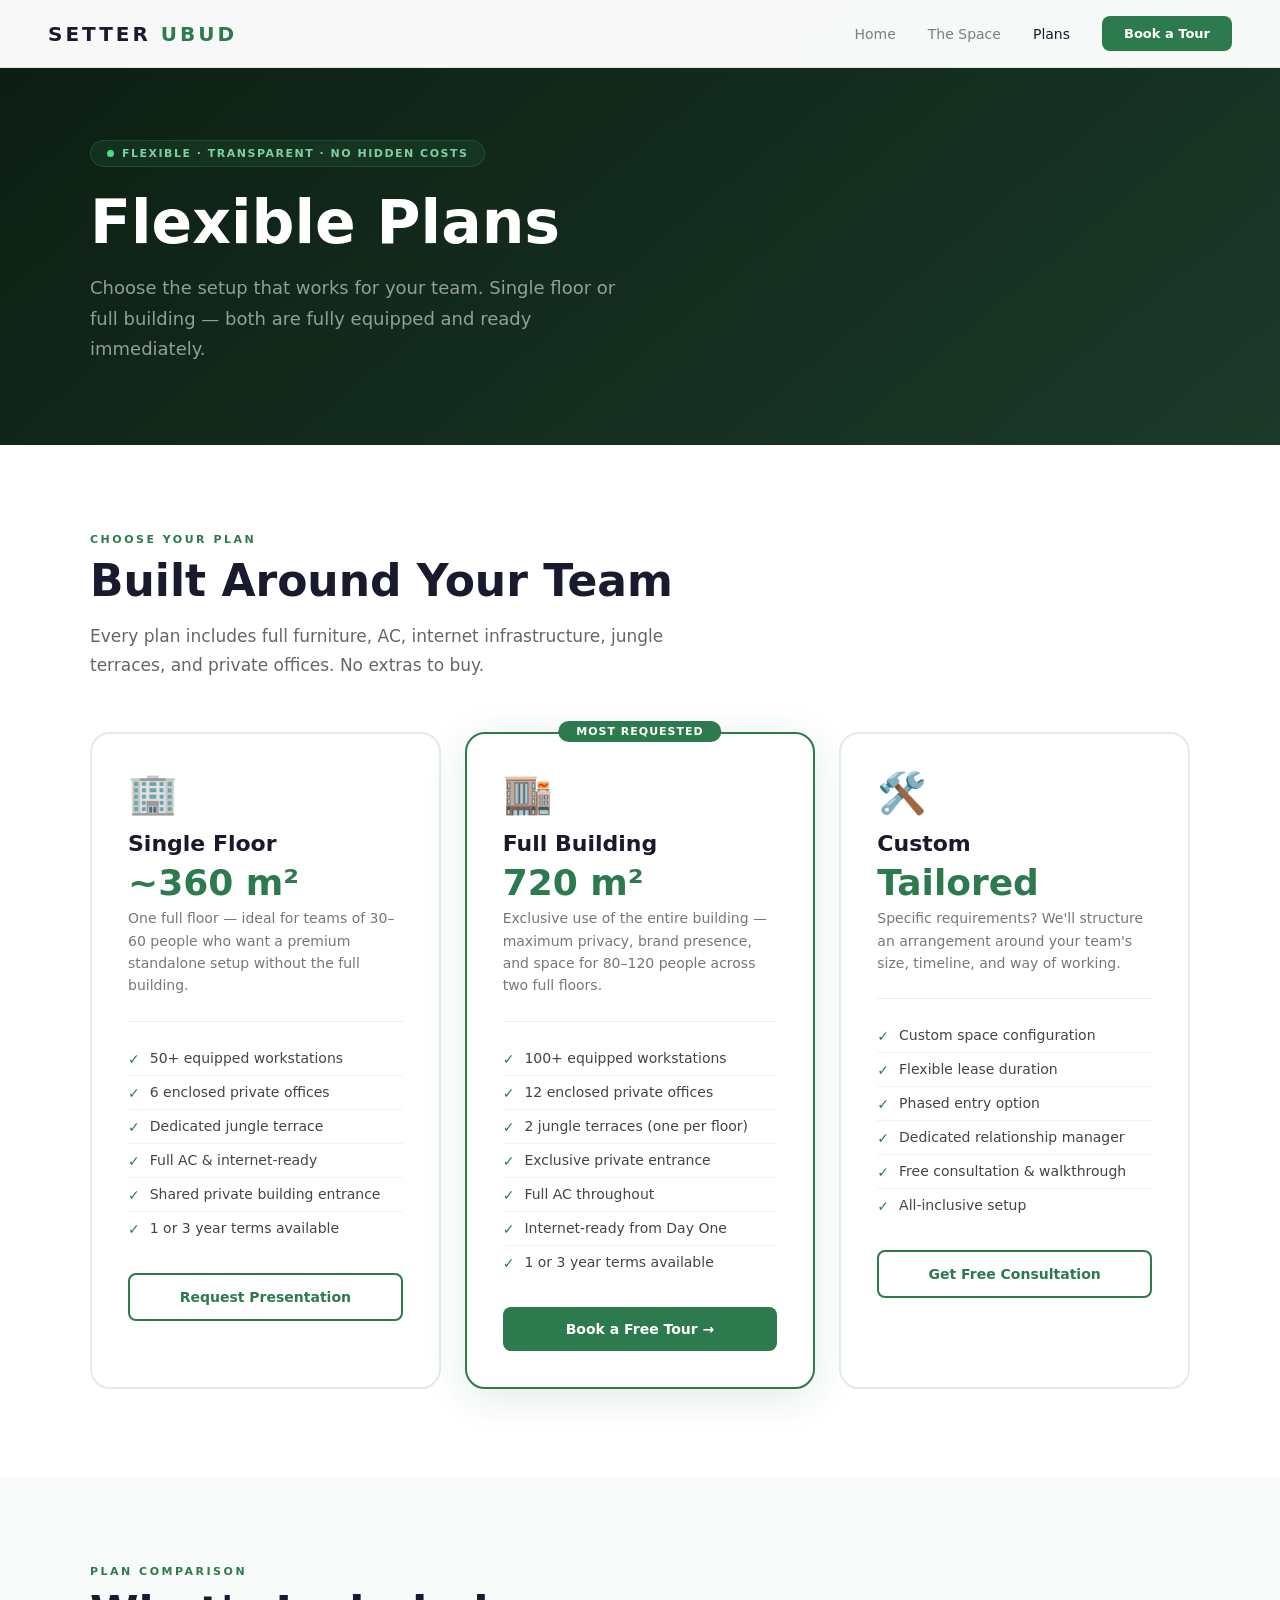
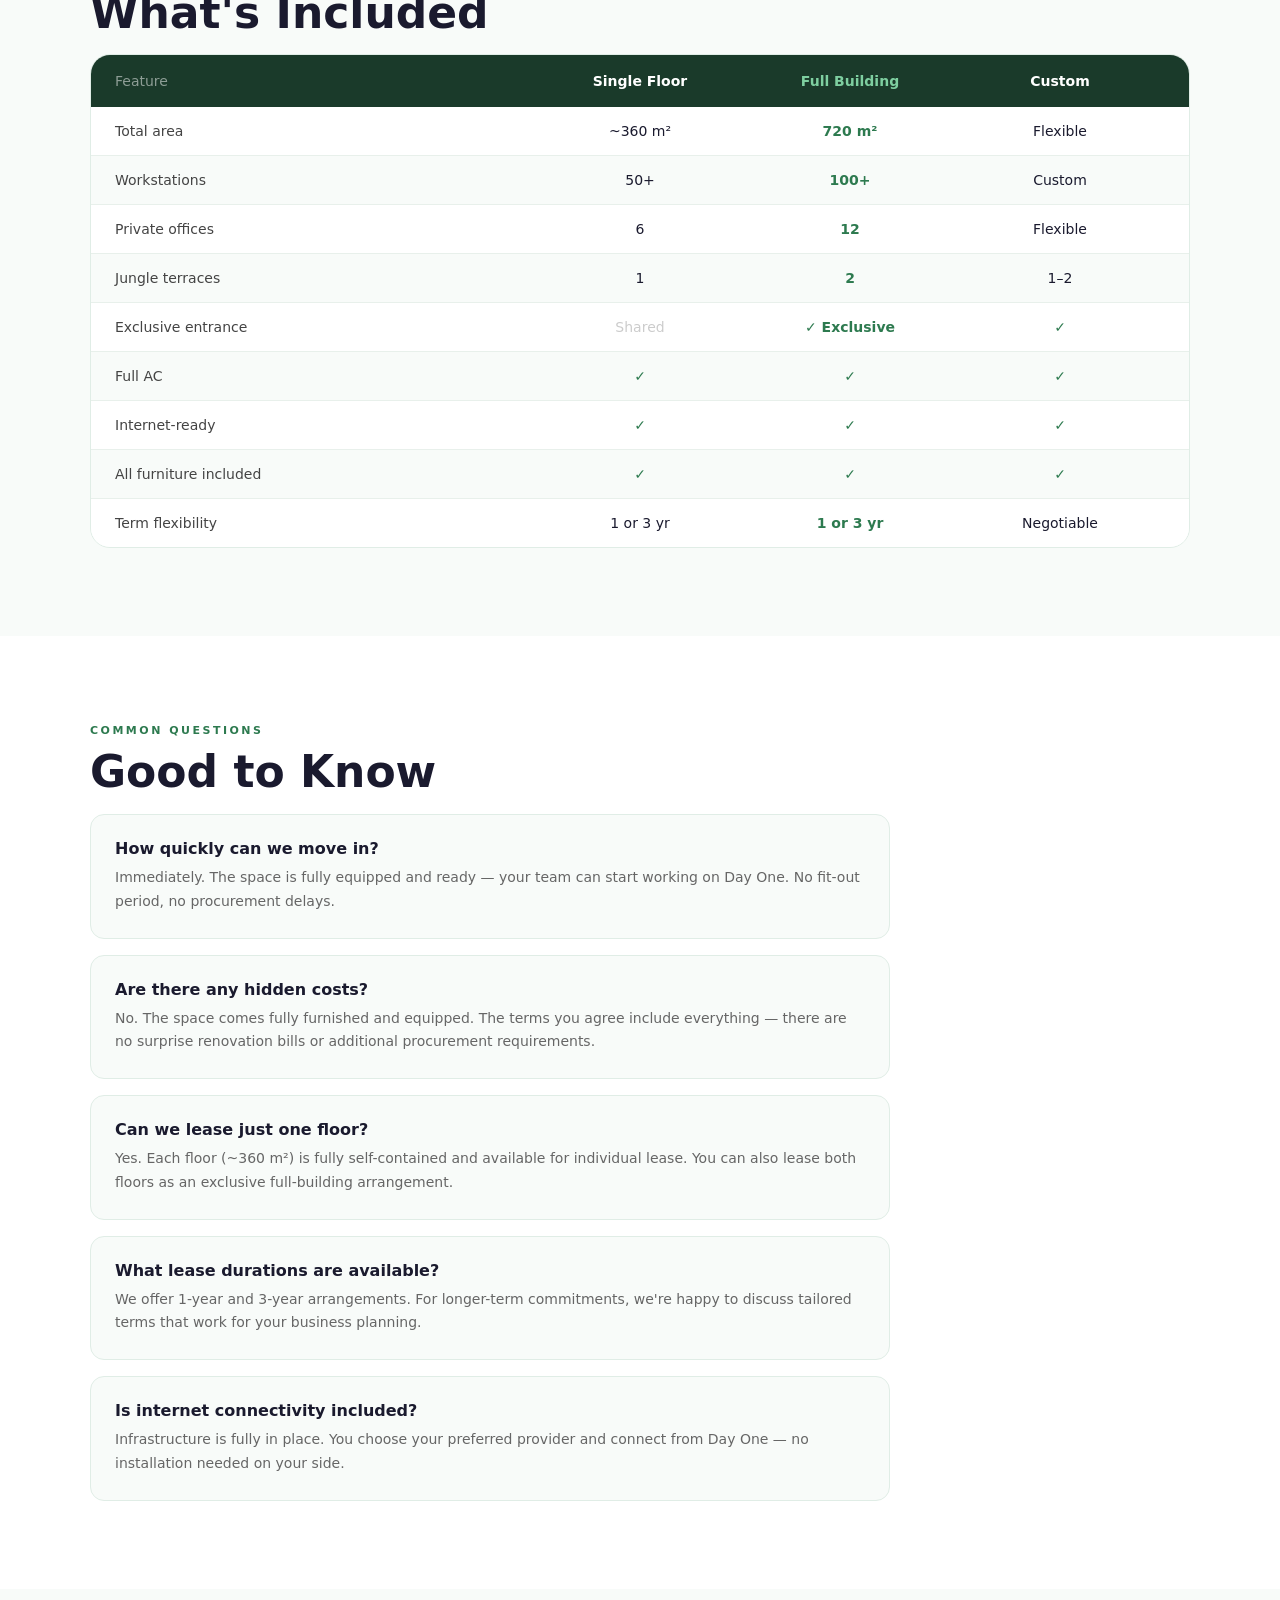
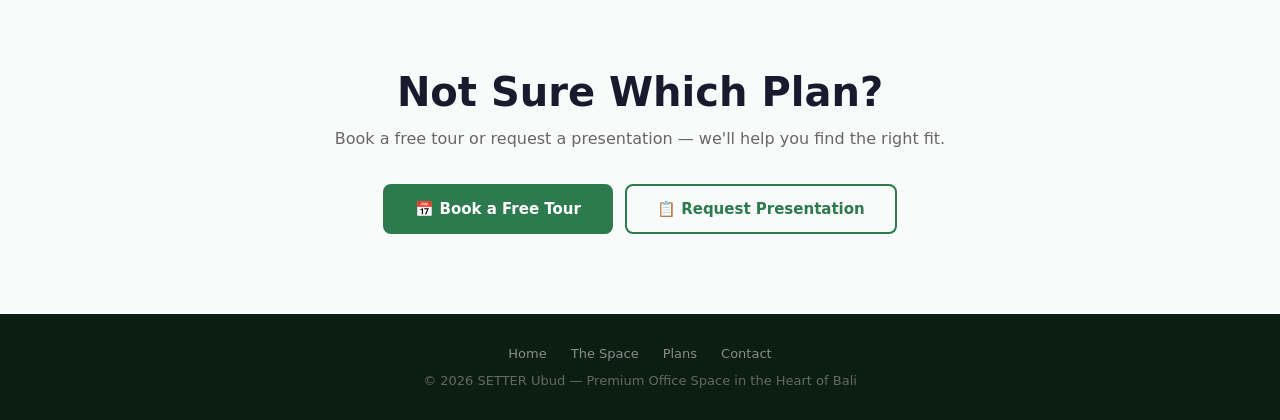
==== plans.html @ 72e14a51 "4-page site: home, space, plans, contact" ====
<!DOCTYPE html>
<html lang="en">
<head>
<meta charset="UTF-8">
<meta name="viewport" content="width=device-width, initial-scale=1.0">
<title>Flexible Plans — SETTER Ubud</title>
<meta name="description" content="Flexible office plans in Ubud: single floor or full building. 1 or 3 year terms. Request a free presentation.">
<link rel="stylesheet" href="style.css">
<style>
.page-hero { background: linear-gradient(140deg, #0c1d12, #1a3a2a); padding: 140px 48px 80px; }
.page-hero-inner { max-width: 1100px; margin: 0 auto; }
.page-hero h1 { font-size: clamp(34px, 5vw, 60px); font-weight: 900; color: #fff; margin-bottom: 16px; }
.page-hero p { color: rgba(255,255,255,0.55); font-size: 18px; max-width: 540px; line-height: 1.7; }

.plans-grid { display: grid; grid-template-columns: repeat(auto-fit, minmax(280px, 1fr)); gap: 24px; }
.plan-card { background: #fff; border: 2px solid #e0ede6; border-radius: 20px; padding: 36px; position: relative; transition: all 0.2s; }
.plan-card:hover { transform: translateY(-4px); box-shadow: 0 12px 40px rgba(45,122,79,0.12); }
.plan-card.featured { border-color: #2d7a4f; box-shadow: 0 8px 40px rgba(45,122,79,0.14); }
.plan-badge { position: absolute; top: -13px; left: 50%; transform: translateX(-50%); background: #2d7a4f; color: #fff; padding: 4px 18px; border-radius: 50px; font-size: 11px; font-weight: 700; letter-spacing: 1px; white-space: nowrap; text-transform: uppercase; }
.plan-icon { font-size: 40px; margin-bottom: 14px; }
.plan-card h3 { font-size: 22px; font-weight: 900; color: #1a1a2e; margin-bottom: 6px; }
.plan-size { font-size: 36px; font-weight: 900; color: #2d7a4f; margin-bottom: 4px; }
.plan-desc { color: #777; font-size: 14px; margin-bottom: 24px; line-height: 1.6; }
.plan-divider { height: 1px; background: #e8f0eb; margin-bottom: 20px; }
.plan-feats { list-style: none; margin-bottom: 28px; }
.plan-feats li { display: flex; align-items: flex-start; gap: 10px; padding: 8px 0; border-bottom: 1px solid #f3f3f3; font-size: 14px; color: #444; }
.plan-feats li:last-child { border-bottom: none; }
.plan-feats li::before { content: '✓'; color: #2d7a4f; font-weight: 700; flex-shrink: 0; margin-top: 1px; }
.btn-plan { display: block; text-align: center; padding: 14px; border-radius: 8px; font-weight: 700; font-size: 14px; text-decoration: none; transition: all 0.2s; }
.btn-plan.solid { background: #2d7a4f; color: #fff; }
.btn-plan.solid:hover { background: #235f3d; }
.btn-plan.border { border: 2px solid #2d7a4f; color: #2d7a4f; }
.btn-plan.border:hover { background: #2d7a4f; color: #fff; }

.compare { background: #f8fbf9; border-radius: 20px; overflow: hidden; border: 1px solid #e0ede6; }
.compare-head { display: grid; grid-template-columns: 2fr 1fr 1fr 1fr; background: #1a3a2a; color: #fff; padding: 18px 24px; font-weight: 700; font-size: 14px; }
.compare-head div:first-child { color: rgba(255,255,255,0.5); font-weight: 400; }
.compare-row { display: grid; grid-template-columns: 2fr 1fr 1fr 1fr; padding: 16px 24px; border-bottom: 1px solid #e8f0eb; align-items: center; }
.compare-row:last-child { border-bottom: none; }
.compare-row:nth-child(even) { background: #fff; }
.compare-row div { font-size: 14px; }
.compare-row div:first-child { color: #444; font-weight: 500; }
.compare-row div:not(:first-child) { text-align: center; }
.check { color: #2d7a4f; font-weight: 700; font-size: 16px; }
.dash { color: #ccc; }
.highlight-col { color: #2d7a4f; font-weight: 700; }

.faq-list { display: flex; flex-direction: column; gap: 16px; max-width: 800px; }
.faq-item { background: #f8fbf9; border: 1px solid #e0ede6; border-radius: 14px; padding: 24px; }
.faq-item h4 { font-size: 16px; font-weight: 700; color: #1a1a2e; margin-bottom: 8px; }
.faq-item p { color: #666; font-size: 14px; line-height: 1.7; }

@media(max-width:768px){
  .page-hero { padding: 100px 20px 60px; }
  .compare-head, .compare-row { grid-template-columns: 1.5fr 1fr 1fr; }
  .compare-head div:nth-child(4), .compare-row div:nth-child(4) { display: none; }
}
</style>
</head>
<body>

<nav>
  <a href="index.html" class="logo">SETTER <span>UBUD</span></a>
  <div class="hamburger" onclick="this.nextElementSibling.classList.toggle('open')">
    <span></span><span></span><span></span>
  </div>
  <div class="nav-links">
    <a href="index.html">Home</a>
    <a href="space.html">The Space</a>
    <a href="plans.html" class="active">Plans</a>
    <a href="contact.html" class="btn-nav">Book a Tour</a>
  </div>
</nav>

<div class="page-hero">
  <div class="page-hero-inner">
    <div class="hero-badge" style="margin-bottom:20px"><div class="dot"></div> Flexible · Transparent · No Hidden Costs</div>
    <h1>Flexible Plans</h1>
    <p>Choose the setup that works for your team. Single floor or full building — both are fully equipped and ready immediately.</p>
  </div>
</div>

<section class="section">
  <div class="container">
    <div class="section-tag">Choose Your Plan</div>
    <div class="section-title">Built Around Your Team</div>
    <p class="section-sub">Every plan includes full furniture, AC, internet infrastructure, jungle terraces, and private offices. No extras to buy.</p>
    <div class="plans-grid">
      <div class="plan-card">
        <div class="plan-icon">🏢</div>
        <h3>Single Floor</h3>
        <div class="plan-size">~360 m²</div>
        <p class="plan-desc">One full floor — ideal for teams of 30–60 people who want a premium standalone setup without the full building.</p>
        <div class="plan-divider"></div>
        <ul class="plan-feats">
          <li>50+ equipped workstations</li>
          <li>6 enclosed private offices</li>
          <li>Dedicated jungle terrace</li>
          <li>Full AC & internet-ready</li>
          <li>Shared private building entrance</li>
          <li>1 or 3 year terms available</li>
        </ul>
        <a href="contact.html" class="btn-plan border">Request Presentation</a>
      </div>
      <div class="plan-card featured">
        <div class="plan-badge">Most Requested</div>
        <div class="plan-icon">🏬</div>
        <h3>Full Building</h3>
        <div class="plan-size">720 m²</div>
        <p class="plan-desc">Exclusive use of the entire building — maximum privacy, brand presence, and space for 80–120 people across two full floors.</p>
        <div class="plan-divider"></div>
        <ul class="plan-feats">
          <li>100+ equipped workstations</li>
          <li>12 enclosed private offices</li>
          <li>2 jungle terraces (one per floor)</li>
          <li>Exclusive private entrance</li>
          <li>Full AC throughout</li>
          <li>Internet-ready from Day One</li>
          <li>1 or 3 year terms available</li>
        </ul>
        <a href="contact.html" class="btn-plan solid">Book a Free Tour →</a>
      </div>
      <div class="plan-card">
        <div class="plan-icon">🛠️</div>
        <h3>Custom</h3>
        <div class="plan-size">Tailored</div>
        <p class="plan-desc">Specific requirements? We'll structure an arrangement around your team's size, timeline, and way of working.</p>
        <div class="plan-divider"></div>
        <ul class="plan-feats">
          <li>Custom space configuration</li>
          <li>Flexible lease duration</li>
          <li>Phased entry option</li>
          <li>Dedicated relationship manager</li>
          <li>Free consultation & walkthrough</li>
          <li>All-inclusive setup</li>
        </ul>
        <a href="contact.html" class="btn-plan border">Get Free Consultation</a>
      </div>
    </div>
  </div>
</section>

<section class="section" style="background:#f8fbf9">
  <div class="container">
    <div class="section-tag">Plan Comparison</div>
    <div class="section-title">What's Included</div>
    <div class="compare">
      <div class="compare-head">
        <div>Feature</div>
        <div style="text-align:center">Single Floor</div>
        <div style="text-align:center;color:#7ecfa0">Full Building</div>
        <div style="text-align:center">Custom</div>
      </div>
      <div class="compare-row"><div>Total area</div><div style="text-align:center">~360 m²</div><div class="highlight-col" style="text-align:center">720 m²</div><div style="text-align:center">Flexible</div></div>
      <div class="compare-row"><div>Workstations</div><div style="text-align:center">50+</div><div class="highlight-col" style="text-align:center">100+</div><div style="text-align:center">Custom</div></div>
      <div class="compare-row"><div>Private offices</div><div style="text-align:center">6</div><div class="highlight-col" style="text-align:center">12</div><div style="text-align:center">Flexible</div></div>
      <div class="compare-row"><div>Jungle terraces</div><div style="text-align:center">1</div><div class="highlight-col" style="text-align:center">2</div><div style="text-align:center">1–2</div></div>
      <div class="compare-row"><div>Exclusive entrance</div><div class="dash" style="text-align:center">Shared</div><div class="check" style="text-align:center">✓ Exclusive</div><div class="check" style="text-align:center">✓</div></div>
      <div class="compare-row"><div>Full AC</div><div class="check" style="text-align:center">✓</div><div class="check highlight-col" style="text-align:center">✓</div><div class="check" style="text-align:center">✓</div></div>
      <div class="compare-row"><div>Internet-ready</div><div class="check" style="text-align:center">✓</div><div class="check highlight-col" style="text-align:center">✓</div><div class="check" style="text-align:center">✓</div></div>
      <div class="compare-row"><div>All furniture included</div><div class="check" style="text-align:center">✓</div><div class="check highlight-col" style="text-align:center">✓</div><div class="check" style="text-align:center">✓</div></div>
      <div class="compare-row"><div>Term flexibility</div><div style="text-align:center">1 or 3 yr</div><div class="highlight-col" style="text-align:center">1 or 3 yr</div><div style="text-align:center">Negotiable</div></div>
    </div>
  </div>
</section>

<section class="section">
  <div class="container">
    <div class="section-tag">Common Questions</div>
    <div class="section-title">Good to Know</div>
    <div class="faq-list">
      <div class="faq-item"><h4>How quickly can we move in?</h4><p>Immediately. The space is fully equipped and ready — your team can start working on Day One. No fit-out period, no procurement delays.</p></div>
      <div class="faq-item"><h4>Are there any hidden costs?</h4><p>No. The space comes fully furnished and equipped. The terms you agree include everything — there are no surprise renovation bills or additional procurement requirements.</p></div>
      <div class="faq-item"><h4>Can we lease just one floor?</h4><p>Yes. Each floor (~360 m²) is fully self-contained and available for individual lease. You can also lease both floors as an exclusive full-building arrangement.</p></div>
      <div class="faq-item"><h4>What lease durations are available?</h4><p>We offer 1-year and 3-year arrangements. For longer-term commitments, we're happy to discuss tailored terms that work for your business planning.</p></div>
      <div class="faq-item"><h4>Is internet connectivity included?</h4><p>Infrastructure is fully in place. You choose your preferred provider and connect from Day One — no installation needed on your side.</p></div>
    </div>
  </div>
</section>

<div style="background:#f8fbf9;padding:80px 48px;text-align:center">
  <div class="container">
    <h2 style="font-size:clamp(26px,4vw,40px);font-weight:900;margin-bottom:14px">Not Sure Which Plan?</h2>
    <p style="color:#666;font-size:16px;margin-bottom:36px">Book a free tour or request a presentation — we'll help you find the right fit.</p>
    <div style="display:flex;gap:12px;justify-content:center;flex-wrap:wrap">
      <a href="contact.html" class="btn-green">📅 Book a Free Tour</a>
      <a href="contact.html" class="btn-outline-dark">📋 Request Presentation</a>
    </div>
  </div>
</div>

<footer>
  <div class="footer-links">
    <a href="index.html">Home</a><a href="space.html">The Space</a><a href="plans.html">Plans</a><a href="contact.html">Contact</a>
  </div>
  © 2026 SETTER Ubud — Premium Office Space in the Heart of Bali
</footer>
</body>
</html>
---- style.css ----
* { margin: 0; padding: 0; box-sizing: border-box; }
html { scroll-behavior: smooth; }
body { font-family: 'Segoe UI', system-ui, -apple-system, sans-serif; background: #fff; color: #1a1a2e; overflow-x: hidden; }

/* NAV */
nav { display: flex; justify-content: space-between; align-items: center; padding: 16px 48px; position: fixed; width: 100%; z-index: 100; background: rgba(255,255,255,0.97); backdrop-filter: blur(12px); border-bottom: 1px solid rgba(0,0,0,0.07); }
.logo { font-size: 20px; font-weight: 900; color: #1a1a2e; letter-spacing: 3px; text-decoration: none; }
.logo span { color: #2d7a4f; }
.nav-links { display: flex; gap: 32px; align-items: center; }
.nav-links a { color: rgba(26,26,46,0.55); text-decoration: none; font-size: 14px; font-weight: 500; transition: color 0.2s; }
.nav-links a:hover, .nav-links a.active { color: #1a1a2e; }
.btn-nav { background: #2d7a4f !important; color: #fff !important; padding: 10px 22px; border-radius: 8px; font-weight: 700 !important; font-size: 13px !important; white-space: nowrap; }
.btn-nav:hover { background: #235f3d !important; }
.hamburger { display: none; flex-direction: column; gap: 5px; cursor: pointer; }
.hamburger span { width: 24px; height: 2px; background: #1a1a2e; border-radius: 2px; transition: all 0.3s; }

/* BUTTONS */
.btn-green { background: #2d7a4f; color: #fff; padding: 14px 30px; border-radius: 8px; font-size: 15px; font-weight: 700; text-decoration: none; display: inline-block; transition: all 0.2s; border: 2px solid #2d7a4f; }
.btn-green:hover { background: #235f3d; border-color: #235f3d; transform: translateY(-2px); box-shadow: 0 8px 24px rgba(45,122,79,0.35); }
.btn-outline-dark { border: 2px solid #2d7a4f; color: #2d7a4f; padding: 14px 30px; border-radius: 8px; font-size: 15px; font-weight: 700; text-decoration: none; display: inline-block; transition: all 0.2s; }
.btn-outline-dark:hover { background: #2d7a4f; color: #fff; }
.btn-outline-white { border: 2px solid rgba(255,255,255,0.35); color: #fff; padding: 14px 30px; border-radius: 8px; font-size: 15px; font-weight: 600; text-decoration: none; display: inline-block; transition: all 0.2s; }
.btn-outline-white:hover { border-color: rgba(255,255,255,0.8); background: rgba(255,255,255,0.07); }

/* SECTION */
.section { padding: 88px 48px; }
.container { max-width: 1100px; margin: 0 auto; }
.section-tag { color: #2d7a4f; font-size: 11px; font-weight: 700; letter-spacing: 2.5px; text-transform: uppercase; margin-bottom: 10px; }
.section-title { font-size: clamp(28px, 4vw, 44px); font-weight: 900; margin-bottom: 16px; color: #1a1a2e; line-height: 1.15; }
.section-sub { color: #666; font-size: 17px; line-height: 1.7; max-width: 600px; margin-bottom: 52px; }

/* HERO (shared) */
.hero { min-height: 100vh; display: flex; align-items: center; background: linear-gradient(140deg, #0c1d12 0%, #1a3a2a 60%, #0c1d12 100%); position: relative; overflow: hidden; padding: 110px 48px 72px; }
.hero-glow { position: absolute; width: 600px; height: 600px; border-radius: 50%; background: radial-gradient(circle, rgba(45,122,79,0.18) 0%, transparent 70%); top: -100px; right: -100px; }
.hero-glow2 { position: absolute; width: 400px; height: 400px; border-radius: 50%; background: radial-gradient(circle, rgba(45,122,79,0.1) 0%, transparent 70%); bottom: -80px; left: -80px; }
.hero-inner { max-width: 1100px; margin: 0 auto; position: relative; width: 100%; }
.hero-badge { display: inline-flex; align-items: center; gap: 8px; background: rgba(45,122,79,0.18); border: 1px solid rgba(45,122,79,0.35); color: #7ecfa0; padding: 6px 16px; border-radius: 50px; font-size: 11px; font-weight: 700; letter-spacing: 1.5px; text-transform: uppercase; margin-bottom: 22px; }
.dot { width: 7px; height: 7px; background: #4ade80; border-radius: 50%; animation: blink 2s infinite; }
@keyframes blink { 0%,100%{opacity:1} 50%{opacity:0.2} }
.hero h1 { font-size: clamp(36px, 5.5vw, 68px); font-weight: 900; line-height: 1.06; color: #fff; margin-bottom: 22px; }
.hero h1 em { font-style: normal; color: #7ecfa0; }
.hero-sub { font-size: clamp(16px, 2vw, 19px); color: rgba(255,255,255,0.58); line-height: 1.7; max-width: 560px; margin-bottom: 40px; }
.hero-btns { display: flex; gap: 12px; flex-wrap: wrap; }

/* DIVIDER */
.divider { height: 1px; background: linear-gradient(90deg, transparent, #e0ece5, transparent); margin: 0; }

/* FOOTER */
footer { background: #0c1d12; color: rgba(255,255,255,0.35); text-align: center; padding: 32px 24px; font-size: 13px; }
footer a { color: rgba(255,255,255,0.5); text-decoration: none; margin: 0 12px; }
footer a:hover { color: #fff; }
.footer-links { margin-bottom: 12px; }

/* MOBILE */
@media (max-width: 768px) {
  nav { padding: 14px 20px; }
  .hamburger { display: flex; }
  .nav-links { display: none; position: fixed; top: 60px; left: 0; right: 0; background: #fff; flex-direction: column; padding: 24px 20px; gap: 20px; border-bottom: 1px solid #eee; box-shadow: 0 8px 24px rgba(0,0,0,0.08); }
  .nav-links.open { display: flex; }
  .section { padding: 64px 20px; }
  .hero { padding: 90px 20px 60px; }
  .hero-btns { flex-direction: column; }
  .btn-green, .btn-outline-dark, .btn-outline-white { width: 100%; max-width: 340px; text-align: center; }
}
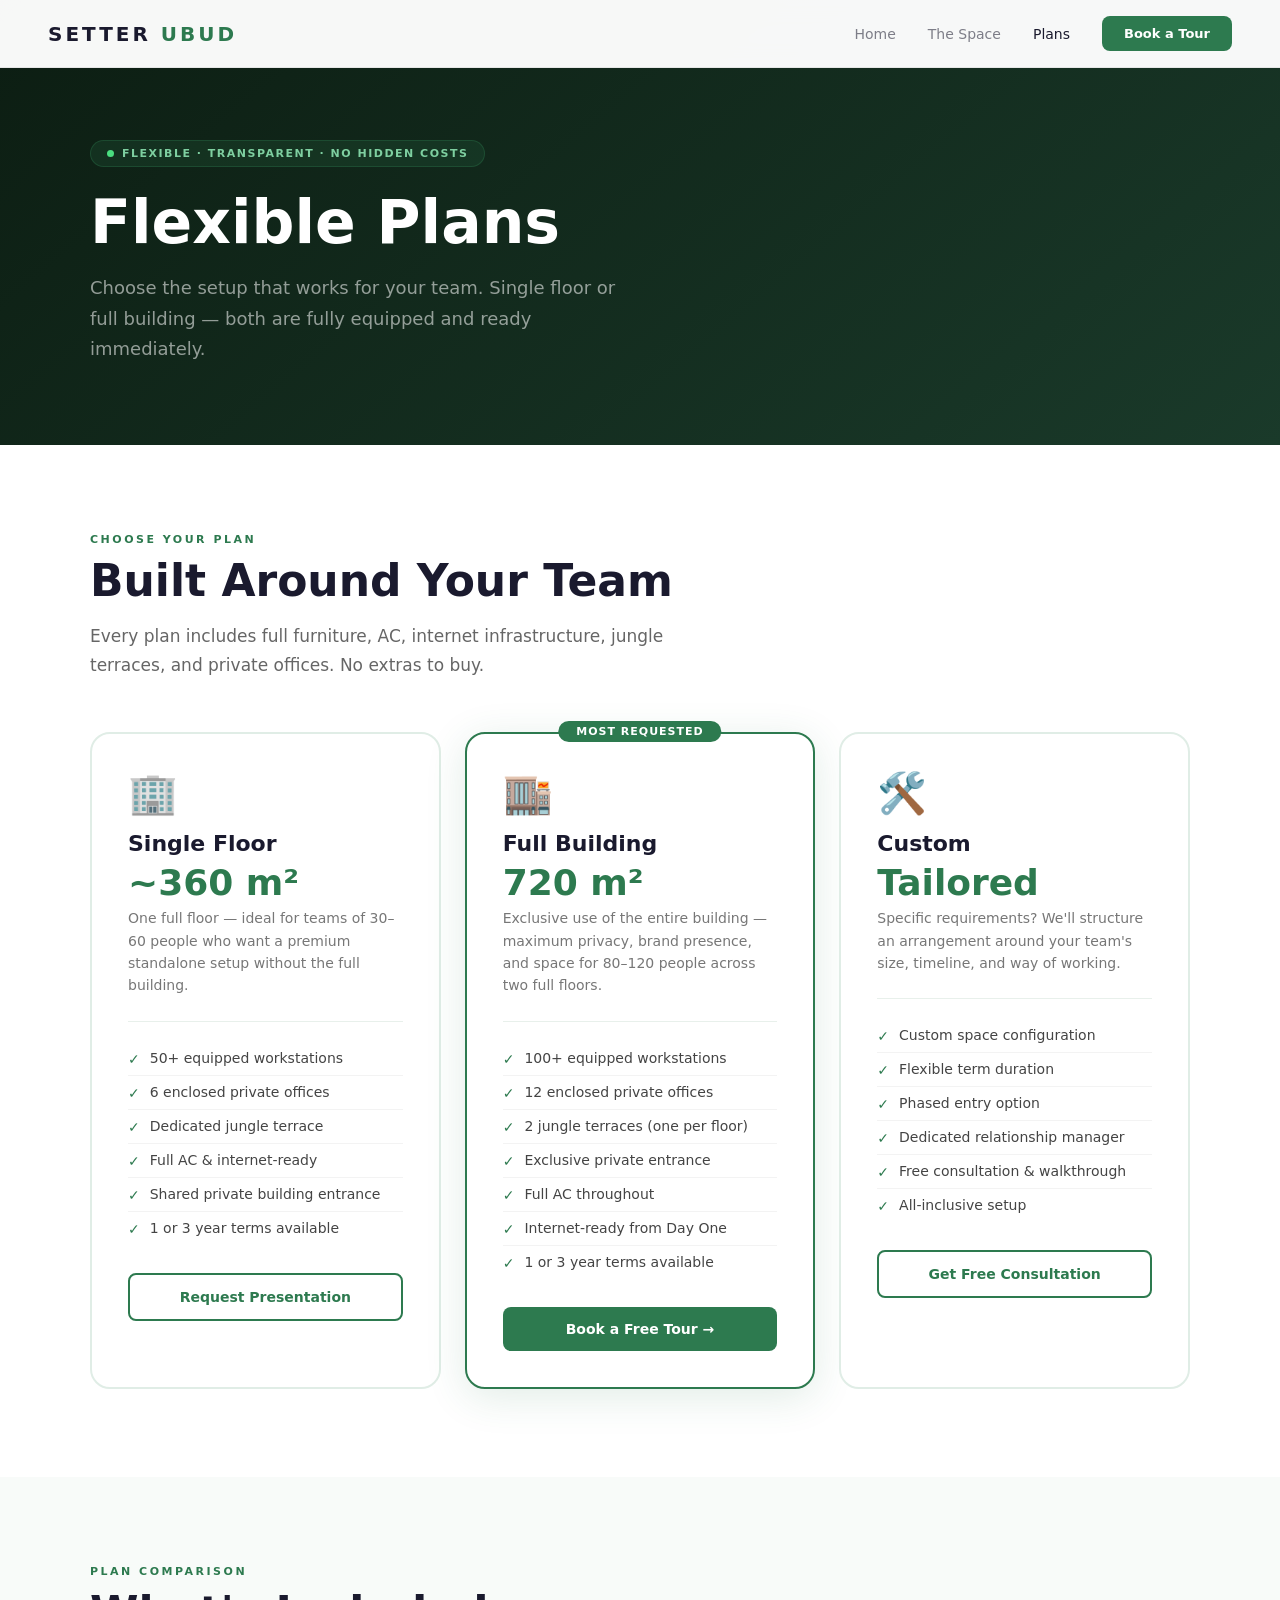
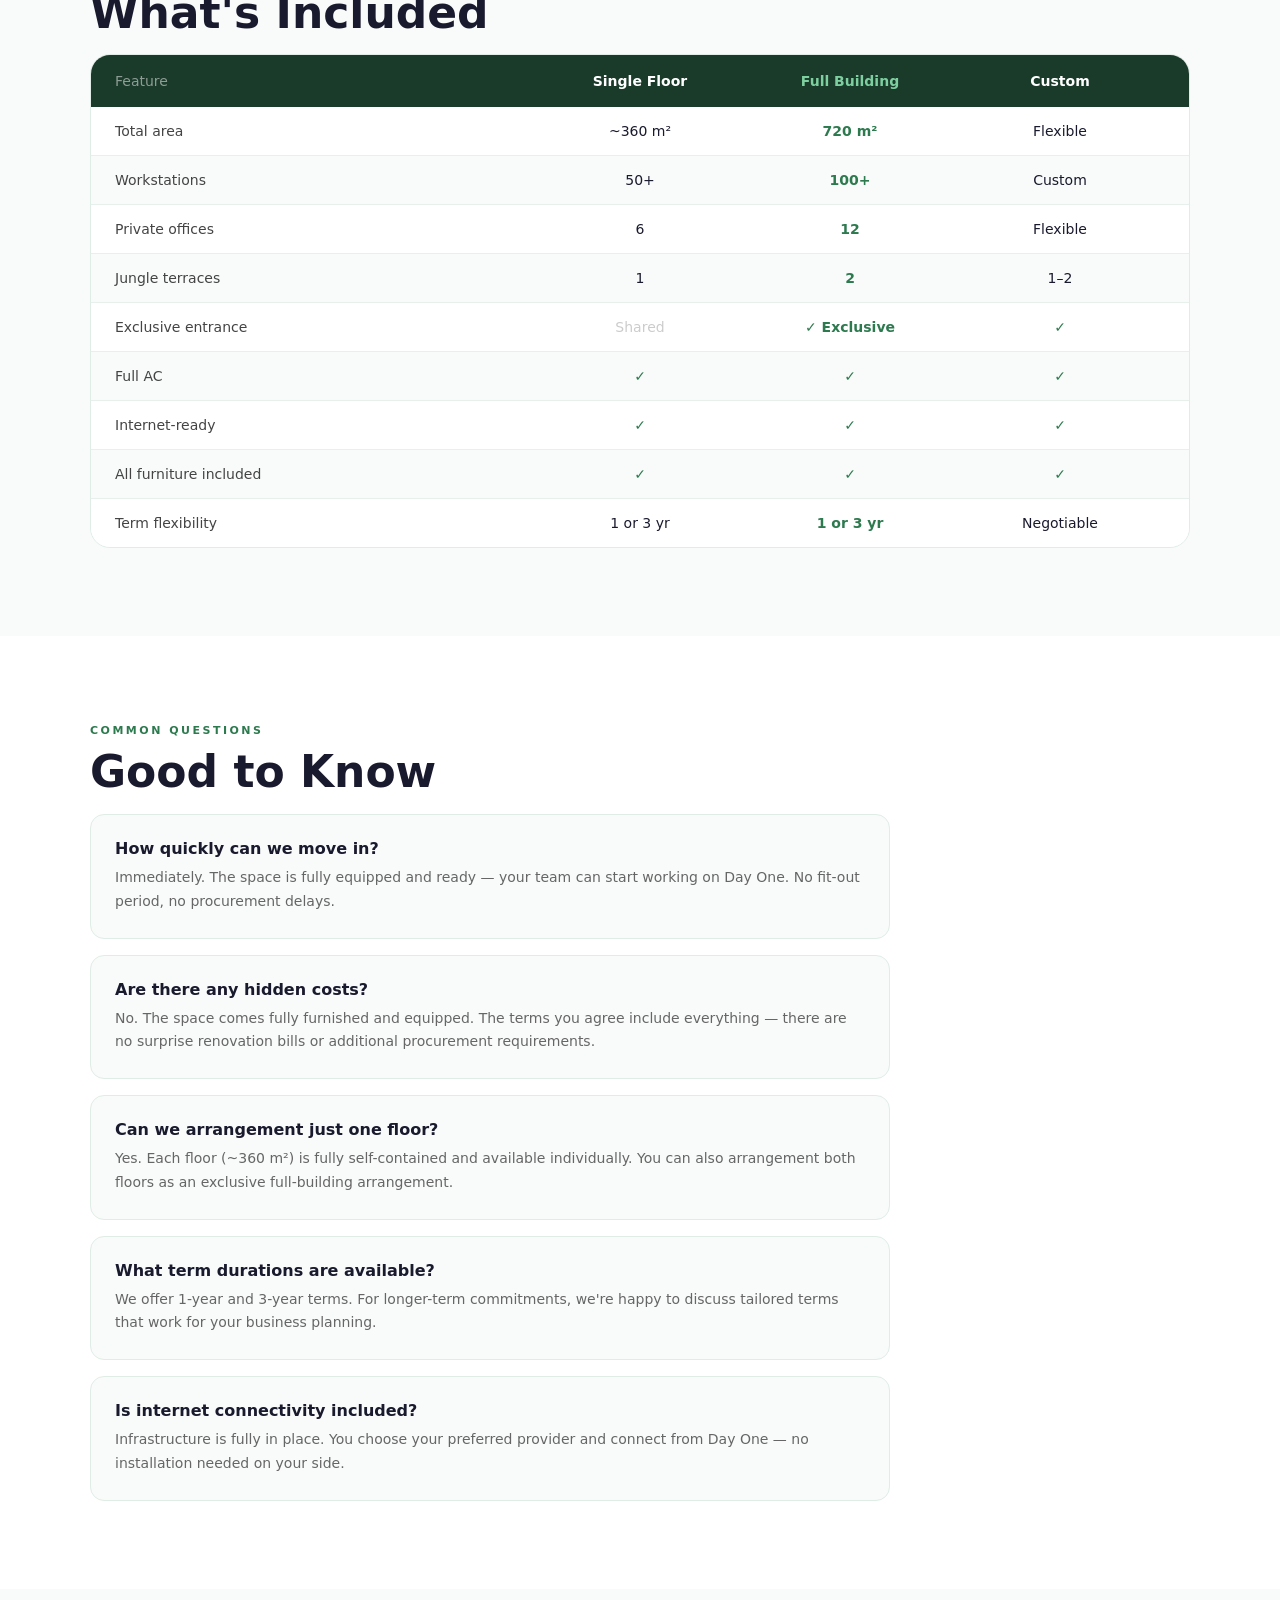
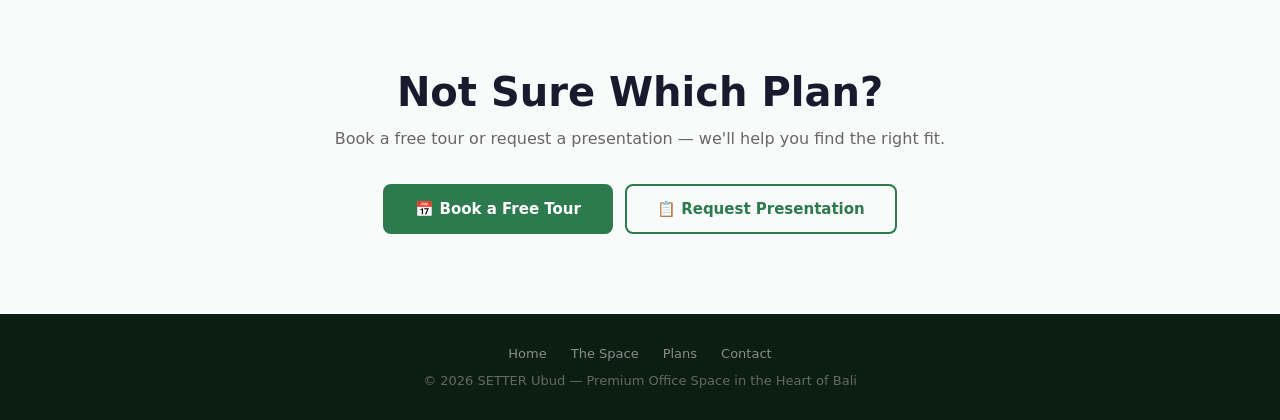
==== commit 281a2d81: "Remove word lease" ====
--- a/plans.html
+++ b/plans.html
@@ -128,7 +128,7 @@
         <div class="plan-divider"></div>
         <ul class="plan-feats">
           <li>Custom space configuration</li>
-          <li>Flexible lease duration</li>
+          <li>Flexible term duration</li>
           <li>Phased entry option</li>
           <li>Dedicated relationship manager</li>
           <li>Free consultation & walkthrough</li>
@@ -171,8 +171,8 @@
     <div class="faq-list">
       <div class="faq-item"><h4>How quickly can we move in?</h4><p>Immediately. The space is fully equipped and ready — your team can start working on Day One. No fit-out period, no procurement delays.</p></div>
       <div class="faq-item"><h4>Are there any hidden costs?</h4><p>No. The space comes fully furnished and equipped. The terms you agree include everything — there are no surprise renovation bills or additional procurement requirements.</p></div>
-      <div class="faq-item"><h4>Can we lease just one floor?</h4><p>Yes. Each floor (~360 m²) is fully self-contained and available for individual lease. You can also lease both floors as an exclusive full-building arrangement.</p></div>
-      <div class="faq-item"><h4>What lease durations are available?</h4><p>We offer 1-year and 3-year arrangements. For longer-term commitments, we're happy to discuss tailored terms that work for your business planning.</p></div>
+      <div class="faq-item"><h4>Can we arrangement just one floor?</h4><p>Yes. Each floor (~360 m²) is fully self-contained and available individually. You can also arrangement both floors as an exclusive full-building arrangement.</p></div>
+      <div class="faq-item"><h4>What term durations are available?</h4><p>We offer 1-year and 3-year terms. For longer-term commitments, we're happy to discuss tailored terms that work for your business planning.</p></div>
       <div class="faq-item"><h4>Is internet connectivity included?</h4><p>Infrastructure is fully in place. You choose your preferred provider and connect from Day One — no installation needed on your side.</p></div>
     </div>
   </div>
